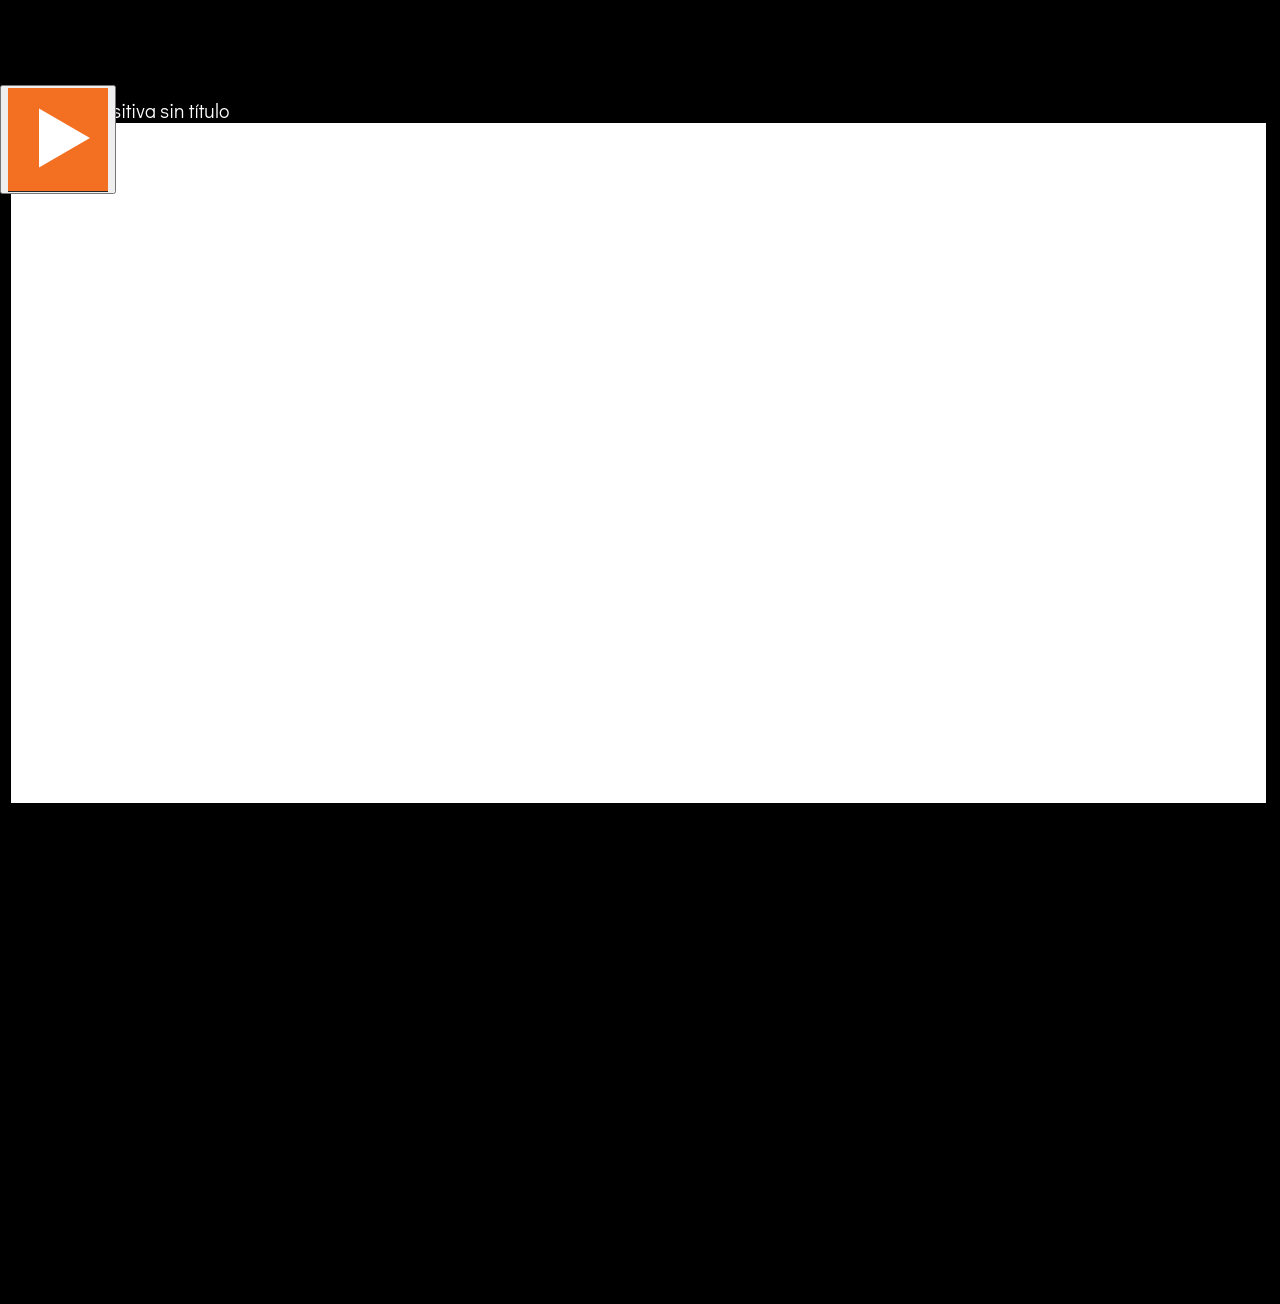
==== actividades/A/story.html @ f06f6305 "new dist" ====
﻿<!doctype html>
<html lang="es">
<head>
  <meta charset="utf-8">
  <!-- Creado con Storyline 360 - http://www.articulate.com  -->
  <!-- version: 3.68.28887.0 -->
  <title>Actividad did&#225;ctica</title>
  <meta http-equiv="x-ua-compatible" content="IE=edge"/>
  <meta name="viewport" content="width=device-width,initial-scale=1,user-scalable=no,shrink-to-fit=no,minimal-ui"/>
  <meta name="apple-mobile-web-app-capable" content="yes"/>
  <style>
    html, body { height: 100%; padding: 0; margin: 0 }
    #app { height: 100%; width: 100%; }
  </style>

  <script>
    window.DS = {};
    window.globals = {
      DATA_PATH_BASE: '',
      HAS_FRAME: true,
      HAS_SLIDE: true,

      lmsPresent: false,
      tinCanPresent: false,
      cmi5Present: false,
      aoSupport: false,
      scale: 'show all',
      captureRc: false,
      browserSize: 'optimal',
      bgColor: '#000000',
      features: 'AccessibleVideo,FullScreenToggle,InsertSvgPicture,LayerPresentAsDialog,MultipleQuizTracking,QuestionCorrectVariable,UpdatedThemeEditor',
      themeName: 'classic',
      preloaderColor: '#FFFFFF',
      suppressAnalytics: false,
      productChannel: 'stable',
      publishSource: 'storyline',
      aid: 'aid|5304b41d-7af7-4125-b8d1-83eb222823e2',
      cid: '04bfd34e-cd07-4569-9f02-371561cab23e',
      playerVersion: '3.68.28887.0',
      publishTimestamp: '2022-10-25T10:33:00.3082175Z',
      maxIosVideoElements: 10,
      connectionSettings: { },

      
      parseParams: function(qs) {
        if (window.globals.parsedParams != null) {
          return window.globals.parsedParams;
        }
        qs = (qs || window.location.search.substr(1)).split('+').join(' ');
        var params = {},
            tokens,
            re = /[?&]?([^=]+)=([^&]*)/g;

        while (tokens = re.exec(qs)) {
          params[decodeURIComponent(tokens[1]).trim()] =
            decodeURIComponent(tokens[2]).trim();
        }
        window.globals.parsedParams = params;
        return params;
      }

    };
  </script>
  <script>
    var isIe11 = ('ActiveXObject' in window || window.MSBlobBuilder != null)
      && window.msCrypto != null && !window.ActiveXObject;
    if (isIe11) {
      window.globals.unsupportedBrowser = true;
      document.write(atob('[base64]'));
    }
  </script>
  
  <script>window.THREE = { };</script>
  
</head>
<body style="background: #000000" class="cs-HTML theme-classic">
  <!-- 360 -->
  <script>!function(e){var i=/iPhone/i,o=/iPod/i,n=/iPad/i,t=/(?=.*\bAndroid\b)(?=.*\bMobile\b)/i,d=/Android/i,s=/(?=.*\bAndroid\b)(?=.*\bSD4930UR\b)/i,b=/(?=.*\bAndroid\b)(?=.*\b(?:KFOT|KFTT|KFJWI|KFJWA|KFSOWI|KFTHWI|KFTHWA|KFAPWI|KFAPWA|KFARWI|KFASWI|KFSAWI|KFSAWA)\b)/i,r=/IEMobile/i,h=/(?=.*\bWindows\b)(?=.*\bARM\b)/i,a=/BlackBerry/i,l=/BB10/i,p=/Opera Mini/i,f=/(CriOS|Chrome)(?=.*\bMobile\b)/i,u=/(?=.*\bFirefox\b)(?=.*\bMobile\b)/i,c=new RegExp("(?:Nexus 7|BNTV250|Kindle Fire|Silk|GT-P1000)","i"),w=function(e,i){return e.test(i)},A=function(e){var A=e||navigator.userAgent,v=A.split("[FBAN");if(void 0!==v[1]&&(A=v[0]),this.apple={phone:w(i,A),ipod:w(o,A),tablet:!w(i,A)&&w(n,A),device:w(i,A)||w(o,A)||w(n,A)},this.amazon={phone:w(s,A),tablet:!w(s,A)&&w(b,A),device:w(s,A)||w(b,A)},this.android={phone:w(s,A)||w(t,A),tablet:!w(s,A)&&!w(t,A)&&(w(b,A)||w(d,A)),device:w(s,A)||w(b,A)||w(t,A)||w(d,A)},this.windows={phone:w(r,A),tablet:w(h,A),device:w(r,A)||w(h,A)},this.other={blackberry:w(a,A),blackberry10:w(l,A),opera:w(p,A),firefox:w(u,A),chrome:w(f,A),device:w(a,A)||w(l,A)||w(p,A)||w(u,A)||w(f,A)},this.seven_inch=w(c,A),this.any=this.apple.device||this.android.device||this.windows.device||this.other.device||this.seven_inch,this.phone=this.apple.phone||this.android.phone||this.windows.phone,this.tablet=this.apple.tablet||this.android.tablet||this.windows.tablet,"undefined"==typeof window)return this},v=function(){var e=new A;return e.Class=A,e};"undefined"!=typeof module&&module.exports&&"undefined"==typeof window?module.exports=A:"undefined"!=typeof module&&module.exports&&"undefined"!=typeof window?module.exports=v():"function"==typeof define&&define.amd?define("isMobile",[],e.isMobile=v()):e.isMobile=v()}(this);
    window.isMobile.apple.tablet = window.isMobile.apple.tablet ||
      (navigator.platform === 'MacIntel' && navigator.maxTouchPoints > 1);
    window.isMobile.apple.device = window.isMobile.apple.device || window.isMobile.apple.tablet;
    window.isMobile.tablet = window.isMobile.tablet || window.isMobile.apple.tablet;
    window.isMobile.any = window.isMobile.any || window.isMobile.apple.tablet;
  </script>

  <div id="focus-sink" tabindex="-1"></div>

  <div id="preso"></div>
  <script>
    (function() {

      var classTypes = [ 'desktop', 'mobile', 'phone', 'tablet' ];

      var addDeviceClasses = function(prefix, testObj) {
        var curr, i;
        for (i = 0; i < classTypes.length; i++) {
          curr = classTypes[i];
          if (testObj[curr]) {
            document.body.classList.add(prefix + curr);
          }
        }
      };

      var params = window.globals.parseParams(),
          isDevicePreview = params.devicepreview === '1',
          isPhoneOverride = params.deviceType === 'phone' || (isDevicePreview && params.phone == '1'),
          isTabletOverride = (params.deviceType === 'tablet' || isDevicePreview) && !isPhoneOverride,
          isMobileOverride = isPhoneOverride || isTabletOverride;

      var deviceView = {
        desktop: !window.isMobile.any && !isMobileOverride,
        mobile: window.isMobile.any || isMobileOverride,
        phone: isPhoneOverride || (window.isMobile.phone && !isTabletOverride),
        tablet: isTabletOverride || window.isMobile.tablet
      };

      window.globals.deviceView = deviceView;
      window.isMobile.desktop = !window.isMobile.any;
      window.isMobile.mobile = window.isMobile.any;

      addDeviceClasses('view-', deviceView);

    })();
  </script>
  
  <script src='story_content/user.js' type=text/javascript></script>
  <div class="slide-loader"></div>

  <script>
    if (window.globals.deviceView.isMobile) { var doc = document, loader = doc.body.querySelector('.slide-loader'); [ 1, 2, 3 ].forEach(function(n) { var d = doc.createElement('div'); d.style.backgroundColor = window.globals.preloaderColor; d.classList.add('mobile-loader-dot'); d.classList.add('dot' + n); loader.appendChild(d); }); }
  </script>

  <div class="mobile-load-title-overlay" style="display: none">
    <div class="mobile-load-title">Actividad did&#225;ctica</div>
  </div>

  <div class="mobile-chrome-warning"></div>

  
<style>
  .warn-connection-dialog {
    display: none;
    background: transparent;
    pointer-events: none;
    position: fixed;
    left: 0;
    top: 0;
    width: 100%;
    height: 100%;
    z-index: 999;
  }

  .warn-connection-content {
    border-radius: 4px;
    background: white;
    border: 1px solid #E7E7E7;
    color: #333333;
    box-shadow: 0 2px 4px rgba(0, 0, 0, 0.25);
    transition: all 150ms ease-out;
    position: absolute;
    white-space: nowrap;
  }

  .view-phone.is-landscape .warn-connection-content {
    left: 23px;
    bottom: 23px;
  }

  .view-tablet.is-landscape .warn-connection-content {
    left: 50%;
    top: 20px;
    transform: translateX(-50%);
  }

  .is-portrait .warn-connection-content {
    transform: translate(-50%, calc(-100% - 15px));
  }

  .warn-connection-content p {
    display: inline-block;
    margin: 0 8px 0 0;
    line-height: 33px;
    font-size: 11px;
  }

  .warn-connection-content svg {
    position: relative;
    vertical-align: middle;
    margin: 0 2px 2px 8px;
  }

  .view-desktop .warn-connection-content {
    left: 1.5em;
    bottom: 1.5em;
  }

  .view-desktop .warn-connection-content p {
    font-size: 1.1em;
  }

  .is-offline .warn-connection-dialog {
    display: block;
  }

  .is-offline .cs-panel * {
    pointer-events: none !important;
  }

  .is-offline .cs-panel {
    pointer-events: all !important;
  }

  .is-offline #nav-controls * {
    pointer-events: none !important;
  }

  .is-offline #nav-controls {
    pointer-events: all !important;
  }
</style>

<div class="warn-connection-dialog">
  <div class="warn-connection-content">
    <svg width="17" height="15" viewBox="0 0 17 15" xmlns="http://www.w3.org/2000/svg">
      <path fill="#8F0000" stroke="white" d="M16.07,12.98 L15.88,12.23 L9.51,1.21 C8.97,0.26,7.6,0.26,7.06,1.21 L0.69,12.23 C0.15,13.16,0.81,14.36,1.91,14.36 H14.65 C15.47,14.36,16.05,13.7,16.07,12.98 Z"/>
      <path fill="white" stroke="white" d="M8.58,5.5 C8.35,5.28,8.5,5.35,8.21,5.32 C8.09,5.35,7.97,5.49,7.96,5.67 C7.97,5.79,7.98,5.92,7.98,6.04 L7.98,6.04 C7.99,6.17,8,6.31,8.01,6.43 L8.01,6.44 C8.03,6.92,8.06,7.41,8.09,7.9 L8.09,7.9 C8.12,8.39,8.14,8.88,8.17,9.37 C8.17,9.39,8.18,9.42,8.2,9.44 C8.23,9.46,8.25,9.47,8.28,9.47 C8.31,9.47,8.34,9.46,8.35,9.44 C8.37,9.43,8.38,9.4,8.39,9.35 L8.39,9.34 C8.39,9.24,8.4,9.15,8.4,9.05 L8.4,9.05 C8.41,8.96,8.41,8.86,8.42,8.75 C8.43,8.44,8.45,8.12,8.47,7.81 L8.47,7.81 C8.49,7.49,8.51,7.18,8.53,6.87 C8.55,6.46,8.56,6.05,8.59,5.64 L8.6,5.62 C8.6,5.57,8.59,5.53,8.58,5.5 L8.21,5.32 Z"/>
      <circle fill="white" stroke="white" cx="8.3" cy="11.35" r="0.3"/>
    </svg>
    <p>You are offline. Trying to reconnect...</p>
  </div>
</div>

<script>
  (function() {
    window.DS.connection = {
      warningShown: false,
      assets: {},
      loadingAssetGroup: false,
      retryDelay: 500
    };

    // @TODO this is POC code and can be cleaned up a bit more if we move forward
    // with the feature



    // The `window.globals.features` variable must be set in `webpack.dev.config` when testing locally - it is not enough
    // to have it in the data - but it must be set there as well.
    var useConnectionMessages = window.AbortController != null &&
      window.location.protocol != 'file:' &&
      window.globals.features.indexOf('ConnectionMessages') != -1;

    window.DS.connection.useConnectionMessages = useConnectionMessages

    var assetCount = 0;
    var checkLoadedId;
    var connectionSettings = window.globals.connectionSettings;

    if (useConnectionMessages && connectionSettings != null) {
      var contentEl = document.querySelector('.warn-connection-content');
      var messageEl = contentEl.querySelector('p')

      if (connectionSettings.useDarkTheme) {
        contentEl.style.borderColor = '#BABBBA';
        contentEl.style.backgroundColor = '#282828';
        contentEl.style.color = '#FFFFFF';
      }

      if (connectionSettings.message != null) {
        messageEl.textContent = window.decodeURIComponent(connectionSettings.message);
      }
    }

    function checkAssetsReady() {
      for (var i in DS.connection.assets) {
        if (!DS.connection.assets[i].success) {
          return false;
        }
      }
      return true;
    }

    function stopAssetGroup() {
      if (!useConnectionMessages) { return; }

      assetCount = 0;

      DS.connection.oldAssetGroup = DS.connection.assets;
      DS.connection.assets = {};
      DS.connection.loadingAssetGroup = false;
      clearInterval(checkLoadedId);
    }

    function startAssetGroup() {
      if (!useConnectionMessages) { return; }
      var ticks = 0;
      clearInterval(checkLoadedId);
      checkLoadedId = setInterval(function() {
        var loaded = 0;
        if (assetCount === 0 && loaded === 0) {
          clearInterval(checkLoadedId);
          return;
        }

        for (var i in DS.connection.assets) {
          if (DS.connection.assets[i].success) {
            loaded++;
          }
        }

        if (assetCount === loaded && checkAssetsReady()) {
          for (var i in DS.connection.assets) {
            if (DS.connection.assets[i].action) {
              DS.connection.assets[i].action();
            }
          }
          hideWarning();
          stopAssetGroup();
        }
      }, 100)
    }

    function requiredAsset(url, action, retry, type) {
      if (!useConnectionMessages) { return; }
      if (DS.connection.assets[url]) { return; }

      DS.connection.assets[url] = {
        success: false, action: action, retry: retry, type: type
      };
      assetCount = Object.keys(DS.connection.assets).length;
      if (!DS.connection.loadingAssetGroup) {
        startAssetGroup();
      }
      DS.connection.loadingAssetGroup = true;
    }

    function assetLoaded(url) {
      if (!useConnectionMessages) { return; }
      if (DS.connection.assets[url]) {
        DS.connection.assets[url].success = true;
      }
    }

    function assetFailed(url) {
      if (!useConnectionMessages) { return; }
      if (!DS.connection.assets[url]) {
        if (/\.js$/.test(url)) {
          setTimeout(function() {
            if (DS.connection.lastSlideLoaded != null) {
              DS.connection.lastSlideLoaded();
            }
          }, DS.connection.retryDelay);
        }
        return;
      }
      if (!DS.connection.warningShown) { showWarning(); }
      if (DS.connection.assets[url].retry) {
        setTimeout(function() {
          if (!DS.connection.assets[url].success) {
            DS.connection.assets[url].retry()
          }
        }, DS.connection.retryDelay);
      }
    }

    function hideWarning() {
      document.body.classList.remove('is-offline');
      DS.connection.warningShown = false;
    }
    DS.connection.hideWarning = hideWarning

    function showWarning(btn) {
      document.body.classList.add('is-offline')
      DS.connection.warningShown = true;
      updateWarningPosition();
    }

    function updateWarningPosition() {
      if (!DS.connection.warningShown) {
        return;
      }

      var isPortrait = document.body.classList.contains('is-portrait');
      var warningEl = document.querySelector('.warn-connection-content');

      if (isPortrait) {
        var slide = document.querySelector('.primary-slide');
        var slideRect = slide.getBoundingClientRect();

        warningEl.style.top = `${slideRect.top}px`
        warningEl.style.left = `${slideRect.left + slideRect.width / 2}px`
      } else {
        warningEl.style.top = null;
        warningEl.style.left = null;
      }

      window.requestAnimationFrame(updateWarningPosition);
    }

    // these will all be noops if the feature flag isn't set in
    // the data and `window.globals.features`
    DS.connection.requiredAsset = requiredAsset;
    DS.connection.assetLoaded = assetLoaded;
    DS.connection.assetFailed = assetFailed;
    DS.connection.stopAssetGroup = stopAssetGroup;
    DS.connection.startAssetGroup = startAssetGroup;
  })();
</script>


  <script>
    
    if (window.autoSpider && window.vInterfaceObject) {
      document.querySelector('.mobile-load-title-overlay').style.display = 'none';
    }
  </script>

  

  <link rel="stylesheet" href="html5/data/css/output.min.css" data-noprefix/>
</body>
<script src="html5/lib/scripts/bootstrapper.min.js"></script>
</html>
---- actividades/A/html5/data/css/output.min.css ----
@font-face {
  font-family: 'Didact GothicBold CBoldC6243C9B';
  src: url('[data-uri]');
  font-style: normal;
  font-weight: normal;
}
@font-face {
  font-family: 'Didact Gothic Charset1_711A9E3A';
  src: url('[data-uri]');
  font-style: normal;
  font-weight: normal;
}
@font-face {
  font-family: 'RobotoBold Charset1BoldCA352264';
  src: url('[data-uri]');
  font-style: normal;
  font-weight: normal;
}
@font-face {
  font-family: 'Roboto Charset1_ 5gKCFJ0A36678C';
  src: url('[data-uri]');
  font-style: normal;
  font-weight: normal;
}
@font-face {
  font-family: 'Didact Gothic Charset0_9B944016';
  src: url('[data-uri]');
  font-style: normal;
  font-weight: normal;
}
@font-face {
  font-family: 'Didact GothicBold CBoldC69CEF59';
  src: url('[data-uri]');
  font-style: normal;
  font-weight: normal;
}
@font-face {
  font-family: 'Roboto Charset0_v5lJSRq46A5EDB0';
  src: url('[data-uri]');
  font-style: normal;
  font-weight: normal;
}
@font-face {
  font-family: 'RobotoBold Charset0BoldDCB83F8C';
  src: url('[data-uri]');
  font-style: normal;
  font-weight: normal;
}
.cs-HTML {
  background: rgba(0, 0, 0, 1);
}
.cs-npnxnanbnsnfns00000000001 .cs-infopanel  {
  box-shadow: 0 1px 0 rgba(0, 0, 0, 1);
  background: rgba(255, 255, 255, 1);
}
.cs-npnxnanbnsnfns00000000001 .cs-infopanel .cs-link {
  color: rgba(124, 34, 128, 1);
}
.cs-npnxnanbnsnfns00000000001 .cs-infopanel .cs-link:hover {
  color: rgba(0, 0, 238, 1);
}
.cs-npnxnanbnsnfns00000000001 .cs-infopanel .cs-name {
  color: rgba(68, 68, 68, 1);
}
.cs-npnxnanbnsnfns00000000001 .cs-infopanel .cs-title {
  color: rgba(153, 153, 153, 1);
}
.cs-npnxnanbnsnfns00000000001 .cs-infopanelpopup  {
  box-shadow: 0 1px 0 rgba(0, 0, 0, 1);
  background: linear-gradient(180deg, rgba(29, 29, 29, 1) 0%, rgba(11, 11, 11, 1) 100%);
}
.cs-npnxnanbnsnfns00000000001 .cs-infopanelpopup .cs-link {
  color: rgba(255, 255, 255, 1);
}
.cs-npnxnanbnsnfns00000000001 .cs-infopanelpopup .cs-link:hover {
  color: rgba(117, 117, 117, 1);
}
.cs-npnxnanbnsnfns00000000001 .cs-infopanelpopup .cs-name {
  color: rgba(114, 114, 114, 1);
}
.cs-npnxnanbnsnfns00000000001 .cs-infopanelpopup .cs-bio {
  color: rgba(255, 255, 255, 1);
}
.cs-npnxnanbnsnfns00000000001 .cs-timer  {
  color: rgba(255, 255, 255, 1);
}
.cs-npnxnanbnsnfns00000000001 .cs-duration stop:first-child {
  stop-color: rgba(0, 215, 255, 1);
}
.cs-npnxnanbnsnfns00000000001 .cs-duration stop:last-child {
  stop-color: rgba(0, 171, 255, 1);
}
.cs-npnxnanbnsnfns00000000001 .cs-elapsed stop:first-child {
  stop-color: rgba(254, 227, 71, 1);
}
.cs-npnxnanbnsnfns00000000001 .cs-elapsed stop:last-child {
  stop-color: rgba(252, 204, 42, 1);
}
.cs-npnxnanbnsnfns00000000001 .cs-timer .cs-pie .cs-innerstroke {
  stroke: rgba(255, 255, 255, 1);
}
.cs-npnxnanbnsnfns00000000001 .cs-timer .cs-pie .cs-innerborder {
  stroke: rgba(204, 204, 204, 1);
}
.cs-npnxnanbnsnfns00000000001 .cs-window  {
  box-shadow: 0 8px 5px rgba(0, 0, 0, 0.2);
  border-color: rgba(29, 29, 29, 1);
  background: rgba(42, 42, 42, 1);
  color: rgba(255, 255, 255, 1);
}
.cs-npnxnanbnsnfns00000000001 .cs-window .cs-diva {
  border-color: rgba(49, 49, 49, 1);
}
.cs-npnxnanbnsnfns00000000001 .cs-window .cs-divb {
  border-color: rgba(14, 14, 14, 1);
}
.cs-npnxnanbnsnfns00000000001 .cs-editor .cs-editor-slide {
  color: rgba(255, 255, 255, 1);
}
.cs-npnxnanbnsnfns00000000001 .cs-editor .cs-editor-html {
  color: rgba(255, 255, 255, 1);
}
.cs-npnxnanbnsnfns00000000001 .cs-editor .cs-editor-button {
  text-shadow: 0 1px 0 rgba(0, 0, 0, 1);
  color: rgba(255, 255, 255, 1);
  border-color: rgba(3, 3, 3, 1);
  background: linear-gradient(180deg, rgba(51, 51, 51, 1) 0%, rgba(20, 20, 20, 1) 100%);
}
.cs-npnxnanbnsnfns00000000001 .cs-editor .cs-editor-button:hover {
  background: linear-gradient(180deg, rgba(58, 58, 58, 1) 0%, rgba(12, 12, 12, 1) 100%);
}
.cs-npnxnanbnsnfns00000000001 .cs-editor .cs-editor-button:active {
  background: linear-gradient(180deg, rgba(20, 20, 20, 1) 0%, rgba(50, 50, 50, 1) 100%);
}
.cs-npnxnanbnsnfns00000000001 .cs-listitem  {
  color: rgba(255, 255, 255, 1);
  border-color: rgba(52, 52, 52, 1);
}
.cs-npnxnanbnsnfns00000000001 .cs-listitem.cs-viewed {
  color: rgba(135, 135, 135, 1);
}
.cs-npnxnanbnsnfns00000000001 .cs-listitem.cs-selected {
  color: rgba(255, 255, 255, 1);
  background: rgba(63, 63, 63, 1);
}
.cs-npnxnanbnsnfns00000000001 .cs-listitem.cs-selected:hover {
  background: rgba(63, 63, 63, 1);
}
.cs-npnxnanbnsnfns00000000001 .cs-listitem.cs-selected.hover {
  background: rgba(63, 63, 63, 1);
}
.cs-npnxnanbnsnfns00000000001 .cs-listitem.cs-selected:focus {
  background: rgba(63, 63, 63, 1);
}
.cs-npnxnanbnsnfns00000000001 .cs-listitem .cs-icon-carrot {
  fill: rgba(255, 255, 255, 1);
}
.cs-npnxnanbnsnfns00000000001 .cs-listitem .cs-icon-carrot .cs-shadow {
  fill: rgba(0, 0, 0, 1);
}
.cs-npnxnanbnsnfns00000000001 .cs-listitem:hover {
  background: rgba(49, 49, 49, 1);
}
.cs-npnxnanbnsnfns00000000001 .cs-listitem.hover {
  background: rgba(49, 49, 49, 1);
}
.cs-npnxnanbnsnfns00000000001 .cs-listitem:focus {
  background: rgba(49, 49, 49, 1);
}
.cs-npnxnanbnsnfns00000000001 .cs-glossary  {
  color: rgba(255, 255, 255, 1);
}
.cs-npnxnanbnsnfns00000000001 .cs-glossary .cs-scrolling-panel {
  background: rgba(51, 51, 51, 1);
}
.cs-npnxnanbnsnfns00000000001 .cs-glossary .cs-term.cs-selected .cs-choice-list-trigger {
  color: rgba(255, 255, 255, 1);
  background: rgba(63, 63, 63, 1);
}
.cs-npnxnanbnsnfns00000000001 .cs-glossary .cs-term.cs-selected .cs-choice-list-trigger:focus {
  color: rgba(255, 255, 255, 1);
  background: rgba(63, 63, 63, 1);
}
.cs-npnxnanbnsnfns00000000001 .cs-glossary .cs-term:hover .cs-choice-list-trigger {
  background: rgba(28, 28, 28, 1);
}
.cs-npnxnanbnsnfns00000000001 .cs-glossary .cs-term.hover .cs-choice-list-trigger {
  background: rgba(28, 28, 28, 1);
}
.cs-npnxnanbnsnfns00000000001 .cs-glossary .cs-term .cs-choice-list-trigger:focus {
  background: rgba(28, 28, 28, 1);
}
.cs-npnxnanbnsnfns00000000001 .cs-glossary .cs-diva {
  border-color: rgba(61, 61, 61, 1);
}
.cs-npnxnanbnsnfns00000000001 .cs-glossary .cs-divb {
  border-color: rgba(32, 32, 32, 1);
}
.cs-npnxnanbnsnfns00000000001 .cs-glossary .cs-divc {
  border-color: rgba(61, 61, 61, 1);
}
.cs-npnxnanbnsnfns00000000001 .cs-glossary .cs-heading {
  color: rgba(255, 255, 255, 1);
}
.cs-npnxnanbnsnfns00000000001 .cs-resource .cs-separator {
  border-color: rgba(44, 44, 44, 1);
}
.cs-npnxnanbnsnfns00000000001 .cs-outline  {
  color: rgba(255, 255, 255, 1);
}
.cs-npnxnanbnsnfns00000000001 .cs-outline .cs-diva {
  border-color: rgba(28, 28, 28, 1);
}
.cs-npnxnanbnsnfns00000000001 .cs-outline .cs-divb {
  border-color: rgba(54, 54, 54, 1);
}
.cs-npnxnanbnsnfns00000000001 .cs-outline .cs-divc {
  border-color: rgba(52, 52, 52, 1);
}
.cs-npnxnanbnsnfns00000000001 .cs-outline .cs-search-filter:hover {
  color: rgba(117, 117, 117, 1);
}
.cs-npnxnanbnsnfns00000000001 .cs-outline .cs-search-filter.hover {
  color: rgba(117, 117, 117, 1);
}
.cs-npnxnanbnsnfns00000000001 .cs-transcript  {
  color: rgba(255, 255, 255, 1);
}
.cs-npnxnanbnsnfns00000000001 .cs-transcript .cs-div {
  border-color: rgba(44, 44, 44, 1);
}
.cs-npnxnanbnsnfns00000000001 .cs-tabs:not(.topmenu-item) {
  color: rgba(114, 114, 114, 1);
}
.cs-npnxnanbnsnfns00000000001 .cs-tabs .cs-inner-button:not(.topmenu-item) {
  text-shadow: 0 1px 0 rgba(0, 0, 0, 1);
}
.cs-npnxnanbnsnfns00000000001 .cs-tabs:hover:not(.topmenu-item) {
  color: rgba(82, 84, 84, 1);
}
.cs-npnxnanbnsnfns00000000001 .cs-tabs.cs-selected {
  background: rgba(36, 36, 36, 1);
  color: rgba(255, 255, 255, 1);
}
.cs-npnxnanbnsnfns00000000001 .cs-seekcontrol  {
  background: linear-gradient(180deg, rgba(51, 51, 51, 1) 0%, rgba(20, 20, 20, 1) 100%);
  border-color: rgba(3, 3, 3, 1);
}
.cs-npnxnanbnsnfns00000000001 .cs-seekcontrol .cs-button:hover .cs-icon {
  fill: rgba(255, 255, 255, 1);
}
.cs-npnxnanbnsnfns00000000001 .cs-seekcontrol .cs-button.hover .cs-icon {
  fill: rgba(255, 255, 255, 1);
}
.cs-npnxnanbnsnfns00000000001 .cs-seekcontrol .cs-button .cs-icon-shadow {
  fill: rgba(0, 0, 0, 1);
}
.cs-npnxnanbnsnfns00000000001 .cs-seekcontrol .cs-button .cs-icon {
  fill: rgba(255, 255, 255, 1);
}
.cs-npnxnanbnsnfns00000000001 .cs-seekcontrol .cs-seek .cs-fill {
  background: rgba(255, 255, 255, 1);
}
.cs-npnxnanbnsnfns00000000001 .cs-seekcontrol .cs-seek {
  background: rgba(34, 34, 34, 1);
  border-color: rgba(26, 26, 26, 1);
}
.cs-npnxnanbnsnfns00000000001 .cs-searchinput .cs-input {
  color: rgba(45, 45, 45, 1);
  border-color: rgba(32, 32, 32, 1);
  background: rgba(255, 255, 255, 1);
}
.cs-npnxnanbnsnfns00000000001 .cs-searchinput .cs-input:focus {
  color: rgba(45, 45, 45, 1);
  background: rgba(255, 255, 255, 1);
}
.cs-npnxnanbnsnfns00000000001 .cs-searchinput .cs-input:hover {
  box-shadow: inset 0 0 1px 0 rgba(235, 148, 113, 0);
}
.cs-npnxnanbnsnfns00000000001 .cs-searchinput .cs-input.hover {
  box-shadow: inset 0 0 1px 0 rgba(235, 148, 113, 0);
}
.cs-npnxnanbnsnfns00000000001 .cs-searchinput .cs-button .cs-icon {
  fill: rgba(255, 255, 255, 1);
}
.cs-npnxnanbnsnfns00000000001 .cs-searchinput .cs-button:hover {
  fill: linear-gradient(180deg, rgba(58, 58, 58, 1) 0%, rgba(12, 12, 12, 1) 100%);
}
.cs-npnxnanbnsnfns00000000001 .cs-searchinput .cs-button.hover {
  fill: linear-gradient(180deg, rgba(58, 58, 58, 1) 0%, rgba(12, 12, 12, 1) 100%);
}
.cs-npnxnanbnsnfns00000000001 .cs-menu  {
  box-shadow: 0 1px 0 rgba(14, 14, 14, 1);
  background: rgba(36, 36, 36, 1);
}
.cs-npnxnanbnsnfns00000000001 .cs-topmenu-item.active .cs-tab {
  background: rgba(36, 36, 36, 1);
}
.cs-npnxnanbnsnfns00000000001 .cs-logo  {
  box-shadow: 0 1px 0 rgba(0, 0, 0, 1);
  background: rgba(255, 255, 255, 1);
}
.cs-npnxnanbnsnfns00000000001 .cs-checkbox  {
  color: rgba(255, 255, 255, 1);
}
.cs-npnxnanbnsnfns00000000001 .cs-checkbox:hover {
  border-color: rgba(156, 156, 156, 1);
}
.cs-npnxnanbnsnfns00000000001 .cs-checkbox.hover {
  border-color: rgba(156, 156, 156, 1);
}
.cs-npnxnanbnsnfns00000000001 .cs-checkbox .cs-box {
  color: rgba(255, 255, 255, 1);
  border-color: rgba(22, 22, 22, 1);
}
.cs-npnxnanbnsnfns00000000001 .cs-checkbox .cs-box:checked::after {
  color: rgba(43, 196, 0, 1);
}
.cs-npnxnanbnsnfns00000000001 .cs-checkbox .cs-box.checked.after {
  color: rgba(43, 196, 0, 1);
}
.cs-npnxnanbnsnfns00000000001 .cs-button  {
  text-shadow: 0 1px 0 rgba(0, 0, 0, 0);
  color: rgba(255, 255, 255, 1);
  border-color: rgba(3, 3, 3, 1);
  background: linear-gradient(180deg, rgba(243, 111, 33, 1) 0%, rgba(243, 111, 33, 1) 100%);
  box-shadow: 0 1px 0 rgba(37, 37, 37, 1);
}
.cs-npnxnanbnsnfns00000000001 .cs-button .cs-icon {
  fill: rgba(255, 255, 255, 1);
}
.cs-npnxnanbnsnfns00000000001 .cs-button .cs-icon-shadow {
  fill: rgba(0, 0, 0, 0);
}
.cs-npnxnanbnsnfns00000000001 .cs-button:hover {
  background: linear-gradient(180deg, rgba(253, 188, 46, 1) 0%, rgba(255, 192, 0, 1) 100%);
}
.cs-npnxnanbnsnfns00000000001 .cs-button.hover {
  background: linear-gradient(180deg, rgba(253, 188, 46, 1) 0%, rgba(255, 192, 0, 1) 100%);
}
.cs-npnxnanbnsnfns00000000001 .cs-button:active {
  background: linear-gradient(180deg, rgba(20, 20, 20, 1) 0%, rgba(50, 50, 50, 1) 100%);
}
.cs-npnxnanbnsnfns00000000001 .cs-button.cs-disabled:hover {
  background: linear-gradient(180deg, rgba(243, 111, 33, 1) 0%, rgba(243, 111, 33, 1) 100%);
}
.cs-npnxnanbnsnfns00000000001 .cs-button.cs-disabled.hover {
  background: linear-gradient(180deg, rgba(243, 111, 33, 1) 0%, rgba(243, 111, 33, 1) 100%);
}
.cs-npnxnanbnsnfns00000000001 .cs-button.cs-disabled:active {
  background: linear-gradient(180deg, rgba(243, 111, 33, 1) 0%, rgba(243, 111, 33, 1) 100%);
}
.cs-npnxnanbnsnfns00000000001 .cs-button.cs-volume:hover {
  background: linear-gradient(180deg, rgba(243, 111, 33, 1) 0%, rgba(243, 111, 33, 1) 100%);
}
.cs-npnxnanbnsnfns00000000001 .cs-button.cs-volume.hover {
  background: linear-gradient(180deg, rgba(243, 111, 33, 1) 0%, rgba(243, 111, 33, 1) 100%);
}
.cs-npnxnanbnsnfns00000000001 .cs-button.cs-volume:active {
  background: linear-gradient(180deg, rgba(243, 111, 33, 1) 0%, rgba(243, 111, 33, 1) 100%);
}
.cs-npnxnanbnsnfns00000000001.cs-base  {
  color: rgba(255, 255, 255, 1);
  border-color: rgba(0, 0, 0, 1);
  background: linear-gradient(180deg, rgba(0, 0, 0, 1) 0%, rgba(0, 0, 0, 1) 100%);
}
.cs-npnxnanbnsnfns00000000001.cs-base .cs-separator .cs-diva {
  background: rgba(14, 14, 14, 1);
}
.cs-npnxnanbnsnfns00000000001.cs-base .cs-separator .cs-divb {
  background: rgba(49, 49, 49, 1);
}
.cs-npnxnanbnsnfns00000000001.cs-base .cs-topmenu-item.active .cs-tab {
  border-color: rgba(14, 14, 14, 1);
}
.cs-npnxnanbnsnfns00000000001.cs-base .cs-topmenu-item.active .cs-panel {
  border-color: rgba(14, 14, 14, 1);
}
.cs-npnxnanbnsnfns00000000001.cs-base .cs-left {
  background: linear-gradient(180deg, rgba(27, 27, 27, 1) 0%, rgba(10, 10, 10, 1) 100%);
}
.cs-npnxnanbnsnfns00000000001.cs-base .cs-area-primary .cs-slide-container {
  background: linear-gradient(180deg, rgba(29, 29, 29, 1) 0%, rgba(11, 11, 11, 1) 100%);
}
.cs-npnxnanbnsnfns00000000001 .cs-volume::-moz-range-thumb {
  border-color: rgba(28, 28, 28, 1);
  box-shadow: inset 0 0 1px 0 rgba(90, 90, 90, 1);
  background: rgba(76, 76, 76, 1);
}
.cs-npnxnanbnsnfns00000000001 .cs-volume::-ms-thumb {
  border-color: rgba(28, 28, 28, 1);
  box-shadow: inset 0 0 1px 0 rgba(90, 90, 90, 1);
  background: rgba(76, 76, 76, 1);
}
.cs-npnxnanbnsnfns00000000001 .cs-volume::-webkit-slider-thumb {
  border-color: rgba(28, 28, 28, 1);
  box-shadow: inset 0 0 1px 0 rgba(90, 90, 90, 1);
  background: rgba(76, 76, 76, 1);
}
.cs-npnxnanbnsnfns00000000001 .cs-volume::-moz-range-track {
  border-color: rgba(73, 73, 73, 1);
  background: rgba(49, 49, 49, 1);
}
.cs-npnxnanbnsnfns00000000001 .cs-volume::-ms-track {
  border-color: rgba(73, 73, 73, 1);
  background: rgba(49, 49, 49, 1);
}
.cs-npnxnanbnsnfns00000000001 .cs-volume::-webkit-slider-runnable-track {
  border-color: rgba(73, 73, 73, 1);
  background: rgba(49, 49, 49, 1);
}
body.show-focus .tab-focus-box {
  border-color: rgba(255, 255, 0, 1);
}
.skipnav {
  border-color: rgba(255, 255, 0, 1);
}
.fn-npnxnanbsnfns00000000001 {
  font-family: 'Didact Gothic654D575A';
  -webkit-font-variant-ligatures: no-common-ligatures;
  font-variant-ligatures: no-common-ligatures;
}
.fn-pxabnsnfns00000000001 {
  font-family: 'Didact Gothic654D575A';
  -webkit-font-variant-ligatures: no-common-ligatures;
  font-variant-ligatures: no-common-ligatures;
}
.fn-npxnabnsnfns00000000001 {
  font-family: 'Didact Gothic654D575A';
  -webkit-font-variant-ligatures: no-common-ligatures;
  font-variant-ligatures: no-common-ligatures;
}
.fn-npnxnanbnsnfns00000000001 {
  font-family: 'Didact Gothic654D575A';
  -webkit-font-variant-ligatures: no-common-ligatures;
  font-variant-ligatures: no-common-ligatures;
}
.fn-pxabnsnfns00000000000 {
  font-family: 'Didact Gothic654D575A';
  -webkit-font-variant-ligatures: no-common-ligatures;
  font-variant-ligatures: no-common-ligatures;
}
@font-face {
  font-family: 'Didact Gothic654D575A';
  src: url('[data-uri]');
  font-style: normal;
  font-weight: normal;
}
@font-face {
  font-family: 'Didact Gothic654D575A';
  src: url('[data-uri]');
  font-style: normal;
  font-weight: normal;
}
.cs-InvalidPromptSlide .cs-5xU5RBleVLi-InvalidPromptSlide-btn0 {
  color: rgba(255, 255, 255, 1);
  border-color: rgba(3, 3, 3, 1);
  background: linear-gradient(180deg, rgba(51, 51, 51, 1) 0%, rgba(20, 20, 20, 1) 100%);
  text-shadow: 0 1px 0 rgba(0, 0, 0, 1);
}
.cs-InvalidPromptSlide .cs-5xU5RBleVLi-InvalidPromptSlide-btn0 .cs-html {
  color: rgba(255, 255, 255, 1);
}
.cs-InvalidPromptSlide .cs-5xU5RBleVLi-InvalidPromptSlide-btn0 .cs-slide {
  border-color: rgba(255, 255, 255, 1);
}
.cs-InvalidPromptSlide .cs-5xU5RBleVLi-InvalidPromptSlide-btn0:hover {
  background: linear-gradient(180deg, rgba(58, 58, 58, 1) 0%, rgba(12, 12, 12, 1) 100%);
}
.cs-InvalidPromptSlide .cs-5xU5RBleVLi-InvalidPromptSlide-btn0:active {
  background: linear-gradient(180deg, rgba(20, 20, 20, 1) 0%, rgba(50, 50, 50, 1) 100%);
}
.cs-PrintPromptSlide .cs-5xU5RBleVLi-PrintPromptSlide-btn0 {
  color: rgba(255, 255, 255, 1);
  border-color: rgba(3, 3, 3, 1);
  background: linear-gradient(180deg, rgba(51, 51, 51, 1) 0%, rgba(20, 20, 20, 1) 100%);
  text-shadow: 0 1px 0 rgba(0, 0, 0, 1);
}
.cs-PrintPromptSlide .cs-5xU5RBleVLi-PrintPromptSlide-btn0 .cs-html {
  color: rgba(255, 255, 255, 1);
}
.cs-PrintPromptSlide .cs-5xU5RBleVLi-PrintPromptSlide-btn0 .cs-slide {
  border-color: rgba(255, 255, 255, 1);
}
.cs-PrintPromptSlide .cs-5xU5RBleVLi-PrintPromptSlide-btn0:hover {
  background: linear-gradient(180deg, rgba(58, 58, 58, 1) 0%, rgba(12, 12, 12, 1) 100%);
}
.cs-PrintPromptSlide .cs-5xU5RBleVLi-PrintPromptSlide-btn0:active {
  background: linear-gradient(180deg, rgba(20, 20, 20, 1) 0%, rgba(50, 50, 50, 1) 100%);
}
.cs-ScrollPromptSlide .cs-5xU5RBleVLi-ScrollPromptSlide-btn0 {
  color: rgba(255, 255, 255, 1);
  border-color: rgba(3, 3, 3, 1);
  background: linear-gradient(180deg, rgba(51, 51, 51, 1) 0%, rgba(20, 20, 20, 1) 100%);
  text-shadow: 0 1px 0 rgba(0, 0, 0, 1);
}
.cs-ScrollPromptSlide .cs-5xU5RBleVLi-ScrollPromptSlide-btn0 .cs-html {
  color: rgba(255, 255, 255, 1);
}
.cs-ScrollPromptSlide .cs-5xU5RBleVLi-ScrollPromptSlide-btn0 .cs-slide {
  border-color: rgba(255, 255, 255, 1);
}
.cs-ScrollPromptSlide .cs-5xU5RBleVLi-ScrollPromptSlide-btn0:hover {
  background: linear-gradient(180deg, rgba(58, 58, 58, 1) 0%, rgba(12, 12, 12, 1) 100%);
}
.cs-ScrollPromptSlide .cs-5xU5RBleVLi-ScrollPromptSlide-btn0:active {
  background: linear-gradient(180deg, rgba(20, 20, 20, 1) 0%, rgba(50, 50, 50, 1) 100%);
}
.cs-ExternalInterfaceErrorSlide .cs-buttonOK {
  color: rgba(255, 255, 255, 1);
  border-color: rgba(3, 3, 3, 1);
  background: linear-gradient(180deg, rgba(51, 51, 51, 1) 0%, rgba(20, 20, 20, 1) 100%);
  text-shadow: 0 1px 0 rgba(0, 0, 0, 1);
}
.cs-ExternalInterfaceErrorSlide .cs-buttonOK .cs-html {
  color: rgba(255, 255, 255, 1);
}
.cs-ExternalInterfaceErrorSlide .cs-buttonOK .cs-slide {
  border-color: rgba(255, 255, 255, 1);
}
.cs-ExternalInterfaceErrorSlide .cs-buttonOK:hover {
  background: linear-gradient(180deg, rgba(58, 58, 58, 1) 0%, rgba(12, 12, 12, 1) 100%);
}
.cs-ExternalInterfaceErrorSlide .cs-buttonOK:active {
  background: linear-gradient(180deg, rgba(20, 20, 20, 1) 0%, rgba(50, 50, 50, 1) 100%);
}
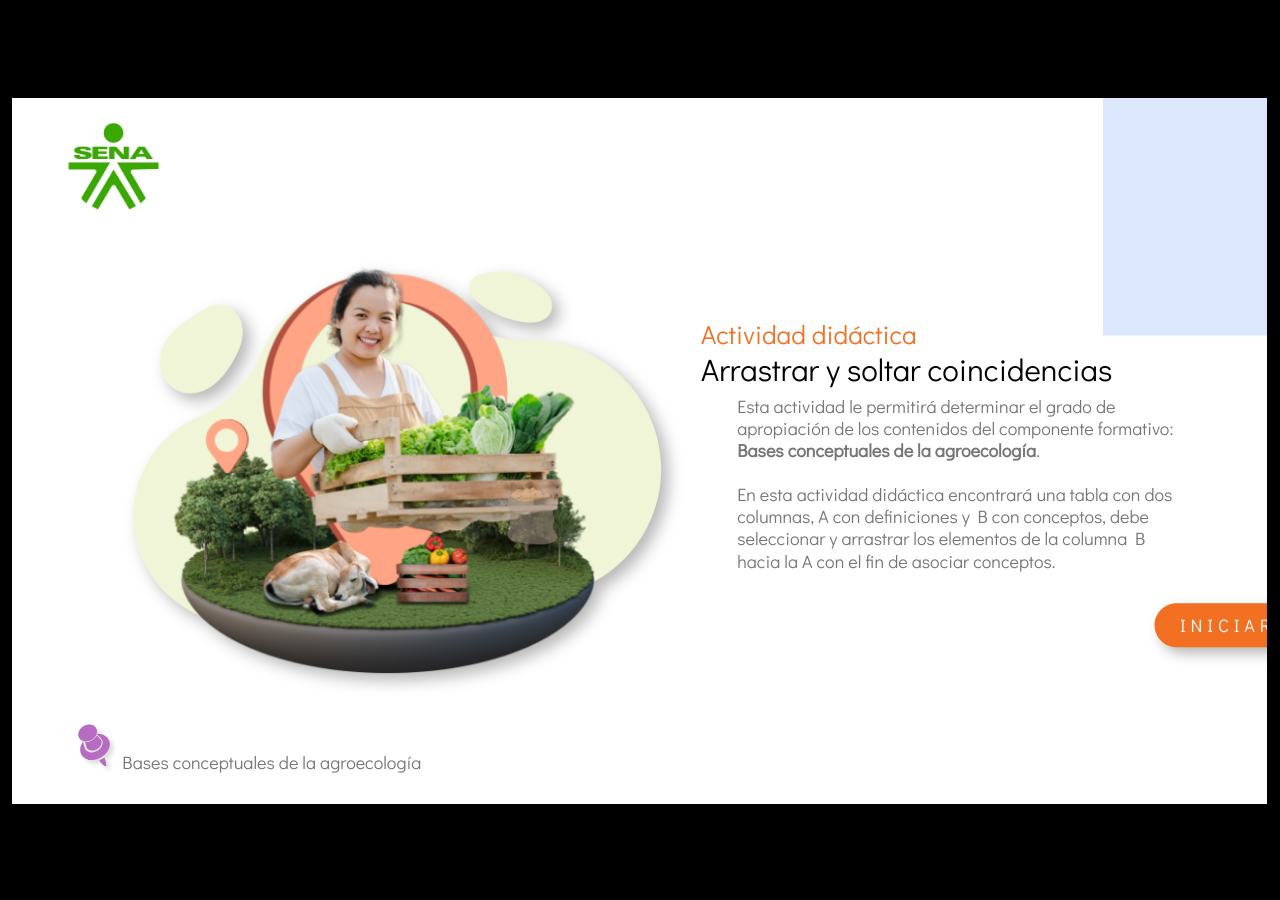
==== commit 93f0f69b: "new dist" ====
--- a/actividades/A/story.html
+++ b/actividades/A/story.html
@@ -3,8 +3,8 @@
 <head>
   <meta charset="utf-8">
   <!-- Creado con Storyline 360 - http://www.articulate.com  -->
-  <!-- version: 3.68.28887.0 -->
-  <title>Actividad did&#225;ctica</title>
+  <!-- version: 3.87.32265.0 -->
+  <title>Actividad did&#225;ctica 01</title>
   <meta http-equiv="x-ua-compatible" content="IE=edge"/>
   <meta name="viewport" content="width=device-width,initial-scale=1,user-scalable=no,shrink-to-fit=no,minimal-ui"/>
   <meta name="apple-mobile-web-app-capable" content="yes"/>
@@ -28,19 +28,21 @@
       captureRc: false,
       browserSize: 'optimal',
       bgColor: '#000000',
-      features: 'AccessibleVideo,FullScreenToggle,InsertSvgPicture,LayerPresentAsDialog,MultipleQuizTracking,QuestionCorrectVariable,UpdatedThemeEditor',
+      features: 'DropInBase,DropInInteractions,DropInMisc,DropInVectors,DropInVideo,LayerPresentAsDialog,MultipleQuizTracking,UpdatedThemeEditor',
       themeName: 'classic',
       preloaderColor: '#FFFFFF',
       suppressAnalytics: false,
       productChannel: 'stable',
       publishSource: 'storyline',
-      aid: 'aid|5304b41d-7af7-4125-b8d1-83eb222823e2',
+      aid: 'aid|dd73bbe0-893c-4c5d-ada9-b44ee608dcb3',
       cid: '04bfd34e-cd07-4569-9f02-371561cab23e',
-      playerVersion: '3.68.28887.0',
-      publishTimestamp: '2022-10-25T10:33:00.3082175Z',
+      playerVersion: '3.87.32265.0',
+      publishTimestamp: '2024-05-07T13:57:31.3155909Z',
       maxIosVideoElements: 10,
-      connectionSettings: { },
-
+      connectionSettings: { mode: 'disabled' },
+      hasFeature: function(feature) {
+        return this.features.split(',').includes(feature);
+      },
       
       parseParams: function(qs) {
         if (window.globals.parsedParams != null) {
@@ -69,13 +71,21 @@
       document.write(atob('[base64]'));
     }
   </script>
+
+  <script>
+    if (window.globals.hasFeature('MultiLanguageSupport')) {
+      
+      
+    }
+  </script>
+
   
   <script>window.THREE = { };</script>
   
 </head>
 <body style="background: #000000" class="cs-HTML theme-classic">
   <!-- 360 -->
-  <script>!function(e){var i=/iPhone/i,o=/iPod/i,n=/iPad/i,t=/(?=.*\bAndroid\b)(?=.*\bMobile\b)/i,d=/Android/i,s=/(?=.*\bAndroid\b)(?=.*\bSD4930UR\b)/i,b=/(?=.*\bAndroid\b)(?=.*\b(?:KFOT|KFTT|KFJWI|KFJWA|KFSOWI|KFTHWI|KFTHWA|KFAPWI|KFAPWA|KFARWI|KFASWI|KFSAWI|KFSAWA)\b)/i,r=/IEMobile/i,h=/(?=.*\bWindows\b)(?=.*\bARM\b)/i,a=/BlackBerry/i,l=/BB10/i,p=/Opera Mini/i,f=/(CriOS|Chrome)(?=.*\bMobile\b)/i,u=/(?=.*\bFirefox\b)(?=.*\bMobile\b)/i,c=new RegExp("(?:Nexus 7|BNTV250|Kindle Fire|Silk|GT-P1000)","i"),w=function(e,i){return e.test(i)},A=function(e){var A=e||navigator.userAgent,v=A.split("[FBAN");if(void 0!==v[1]&&(A=v[0]),this.apple={phone:w(i,A),ipod:w(o,A),tablet:!w(i,A)&&w(n,A),device:w(i,A)||w(o,A)||w(n,A)},this.amazon={phone:w(s,A),tablet:!w(s,A)&&w(b,A),device:w(s,A)||w(b,A)},this.android={phone:w(s,A)||w(t,A),tablet:!w(s,A)&&!w(t,A)&&(w(b,A)||w(d,A)),device:w(s,A)||w(b,A)||w(t,A)||w(d,A)},this.windows={phone:w(r,A),tablet:w(h,A),device:w(r,A)||w(h,A)},this.other={blackberry:w(a,A),blackberry10:w(l,A),opera:w(p,A),firefox:w(u,A),chrome:w(f,A),device:w(a,A)||w(l,A)||w(p,A)||w(u,A)||w(f,A)},this.seven_inch=w(c,A),this.any=this.apple.device||this.android.device||this.windows.device||this.other.device||this.seven_inch,this.phone=this.apple.phone||this.android.phone||this.windows.phone,this.tablet=this.apple.tablet||this.android.tablet||this.windows.tablet,"undefined"==typeof window)return this},v=function(){var e=new A;return e.Class=A,e};"undefined"!=typeof module&&module.exports&&"undefined"==typeof window?module.exports=A:"undefined"!=typeof module&&module.exports&&"undefined"!=typeof window?module.exports=v():"function"==typeof define&&define.amd?define("isMobile",[],e.isMobile=v()):e.isMobile=v()}(this);
+  <script>!function(){var e,i=/iPhone/i,o=/iPod/i,n=/iPad/i,t=/\biOS-universal(?:.+)Mac\b/i,r=/\bAndroid(?:.+)Mobile\b/i,a=/Android/i,d=/(?:SD4930UR|\bSilk(?:.+)Mobile\b)/i,p=/Silk/i,l=/Windows Phone/i,u=/\bWindows(?:.+)ARM\b/i,b=/BlackBerry/i,s=/BB10/i,c=/Opera Mini/i,f=/\b(CriOS|Chrome)(?:.+)Mobile/i,h=/Mobile(?:.+)Firefox\b/i,v=function(e){return void 0!==e&&"MacIntel"===e.platform&&"number"==typeof e.maxTouchPoints&&e.maxTouchPoints>1&&"undefined"==typeof MSStream};e=function(e){var m={userAgent:"",platform:"",maxTouchPoints:0};e||"undefined"==typeof navigator?"string"==typeof e?m.userAgent=e:e&&e.userAgent&&(m={userAgent:e.userAgent,platform:e.platform,maxTouchPoints:e.maxTouchPoints||0}):m={userAgent:navigator.userAgent,platform:navigator.platform,maxTouchPoints:navigator.maxTouchPoints||0};var g=m.userAgent,y=g.split("[FBAN");void 0!==y[1]&&(g=y[0]),void 0!==(y=g.split("Twitter"))[1]&&(g=y[0]);var A=function(e){return function(i){return i.test(e)}}(g),w={apple:{phone:A(i)&&!A(l),ipod:A(o),tablet:!A(i)&&(A(n)||v(m))&&!A(l),universal:A(t),device:(A(i)||A(o)||A(n)||A(t)||v(m))&&!A(l)},amazon:{phone:A(d),tablet:!A(d)&&A(p),device:A(d)||A(p)},android:{phone:!A(l)&&A(d)||!A(l)&&A(r),tablet:!A(l)&&!A(d)&&!A(r)&&(A(p)||A(a)),device:!A(l)&&(A(d)||A(p)||A(r)||A(a))||A(/\bokhttp\b/i)},windows:{phone:A(l),tablet:A(u),device:A(l)||A(u)},other:{blackberry:A(b),blackberry10:A(s),opera:A(c),firefox:A(h),chrome:A(f),device:A(b)||A(s)||A(c)||A(h)||A(f)},any:!1,phone:!1,tablet:!1};return w.any=w.apple.device||w.android.device||w.windows.device||w.other.device,w.phone=w.apple.phone||w.android.phone||w.windows.phone,w.tablet=w.apple.tablet||w.android.tablet||w.windows.tablet,w}(),"object"==typeof exports&&"undefined"!=typeof module?module.exports=e:"function"==typeof define&&define.amd?define((function(){return e})):this.isMobile=e}();
     window.isMobile.apple.tablet = window.isMobile.apple.tablet ||
       (navigator.platform === 'MacIntel' && navigator.maxTouchPoints > 1);
     window.isMobile.apple.device = window.isMobile.apple.device || window.isMobile.apple.tablet;
@@ -123,7 +133,8 @@
     })();
   </script>
   
-  <script src='story_content/user.js' type=text/javascript></script>
+  <script src='story_content/triggers.js' type=text/javascript></script>
+<script src='story_content/user.js' type=text/javascript></script>
   <div class="slide-loader"></div>
 
   <script>
@@ -131,7 +142,7 @@
   </script>
 
   <div class="mobile-load-title-overlay" style="display: none">
-    <div class="mobile-load-title">Actividad did&#225;ctica</div>
+    <div class="mobile-load-title">Actividad did&#225;ctica 01</div>
   </div>
 
   <div class="mobile-chrome-warning"></div>
@@ -141,7 +152,7 @@
   .warn-connection-dialog {
     display: none;
     background: transparent;
-    pointer-events: none;
+    pointer-events: all;
     position: fixed;
     left: 0;
     top: 0;
@@ -151,6 +162,7 @@
   }
 
   .warn-connection-content {
+    pointer-events: all;
     border-radius: 4px;
     background: white;
     border: 1px solid #E7E7E7;
@@ -172,7 +184,7 @@
     transform: translateX(-50%);
   }
 
-  .is-portrait .warn-connection-content {
+  .view-mobile.is-portrait .warn-connection-content {
     transform: translate(-50%, calc(-100% - 15px));
   }
 
@@ -219,14 +231,14 @@
   }
 </style>
 
-<div class="warn-connection-dialog">
+<div class="warn-connection-dialog" role="alertdialog" aria-modal="true" tabindex="0" aria-labelledby="warn-connection-message">
   <div class="warn-connection-content">
     <svg width="17" height="15" viewBox="0 0 17 15" xmlns="http://www.w3.org/2000/svg">
       <path fill="#8F0000" stroke="white" d="M16.07,12.98 L15.88,12.23 L9.51,1.21 C8.97,0.26,7.6,0.26,7.06,1.21 L0.69,12.23 C0.15,13.16,0.81,14.36,1.91,14.36 H14.65 C15.47,14.36,16.05,13.7,16.07,12.98 Z"/>
       <path fill="white" stroke="white" d="M8.58,5.5 C8.35,5.28,8.5,5.35,8.21,5.32 C8.09,5.35,7.97,5.49,7.96,5.67 C7.97,5.79,7.98,5.92,7.98,6.04 L7.98,6.04 C7.99,6.17,8,6.31,8.01,6.43 L8.01,6.44 C8.03,6.92,8.06,7.41,8.09,7.9 L8.09,7.9 C8.12,8.39,8.14,8.88,8.17,9.37 C8.17,9.39,8.18,9.42,8.2,9.44 C8.23,9.46,8.25,9.47,8.28,9.47 C8.31,9.47,8.34,9.46,8.35,9.44 C8.37,9.43,8.38,9.4,8.39,9.35 L8.39,9.34 C8.39,9.24,8.4,9.15,8.4,9.05 L8.4,9.05 C8.41,8.96,8.41,8.86,8.42,8.75 C8.43,8.44,8.45,8.12,8.47,7.81 L8.47,7.81 C8.49,7.49,8.51,7.18,8.53,6.87 C8.55,6.46,8.56,6.05,8.59,5.64 L8.6,5.62 C8.6,5.57,8.59,5.53,8.58,5.5 L8.21,5.32 Z"/>
       <circle fill="white" stroke="white" cx="8.3" cy="11.35" r="0.3"/>
     </svg>
-    <p>You are offline. Trying to reconnect...</p>
+    <p id="warn-connection-message">You are offline. Trying to reconnect...</p>
   </div>
 </div>
 
@@ -239,26 +251,21 @@
       retryDelay: 500
     };
 
-    // @TODO this is POC code and can be cleaned up a bit more if we move forward
-    // with the feature
-
-
-
-    // The `window.globals.features` variable must be set in `webpack.dev.config` when testing locally - it is not enough
-    // to have it in the data - but it must be set there as well.
+    var connectionSettings = window.globals.connectionSettings || {};
+
     var useConnectionMessages = window.AbortController != null &&
       window.location.protocol != 'file:' &&
-      window.globals.features.indexOf('ConnectionMessages') != -1;
-
-    window.DS.connection.useConnectionMessages = useConnectionMessages
+      connectionSettings.mode === 'normal';
+
+    window.DS.connection.useConnectionMessages = useConnectionMessages;
 
     var assetCount = 0;
     var checkLoadedId;
-    var connectionSettings = window.globals.connectionSettings;
+
 
     if (useConnectionMessages && connectionSettings != null) {
       var contentEl = document.querySelector('.warn-connection-content');
-      var messageEl = contentEl.querySelector('p')
+      var messageEl = contentEl.querySelector('p');
 
       if (connectionSettings.useDarkTheme) {
         contentEl.style.borderColor = '#BABBBA';
@@ -344,7 +351,7 @@
     function assetFailed(url) {
       if (!useConnectionMessages) { return; }
       if (!DS.connection.assets[url]) {
-        if (/\.js$/.test(url)) {
+        if (/\.js$/.test(url) && url.indexOf('transcripts') === -1) {
           setTimeout(function() {
             if (DS.connection.lastSlideLoaded != null) {
               DS.connection.lastSlideLoaded();
@@ -366,6 +373,7 @@
     function hideWarning() {
       document.body.classList.remove('is-offline');
       DS.connection.warningShown = false;
+      enableKeys();
     }
     DS.connection.hideWarning = hideWarning
 
@@ -373,6 +381,7 @@
       document.body.classList.add('is-offline')
       DS.connection.warningShown = true;
       updateWarningPosition();
+      disableKeys();
     }
 
     function updateWarningPosition() {
@@ -381,11 +390,14 @@
       }
 
       var isPortrait = document.body.classList.contains('is-portrait');
+      var isMobile = document.body.classList.contains('view-mobile');
       var warningEl = document.querySelector('.warn-connection-content');
 
-      if (isPortrait) {
+      if (isPortrait && isMobile) {
         var slide = document.querySelector('.primary-slide');
-        var slideRect = slide.getBoundingClientRect();
+        var slideRect = slide != null
+          ? slide.getBoundingClientRect()
+          : { top: window.innerHeight, left: 0, width: window.innerWidth };
 
         warningEl.style.top = `${slideRect.top}px`
         warningEl.style.left = `${slideRect.left + slideRect.width / 2}px`
@@ -395,6 +407,40 @@
       }
 
       window.requestAnimationFrame(updateWarningPosition);
+    }
+
+    function onDisableKeyDown(e) {
+      e.preventDefault();
+      e.stopImmediatePropagation();
+    }
+
+    function onDisableKeyUp(e) {
+      e.preventDefault();
+      e.stopImmediatePropagation();
+    }
+
+    var accStyle = document.createElement('style');
+    var warnDialogEl = document.querySelector('.warn-connection-dialog');
+
+    function disableKeys() {
+      if (DS.views && DS.views.nsStack && DS.views.nsStack.length === 1) {
+        DS.views.nsStack[0].tabReachable = false
+        DS.views.nsStack[0].updateTabIndex(true, true);
+      }
+
+      accStyle.innerHTML = '.acc-shadow-dom { display: none; }';
+      document.body.appendChild(accStyle);
+
+      warnDialogEl.parentNode.append(warnDialogEl);
+      warnDialogEl.focus();
+    }
+
+    function enableKeys() {
+      accStyle.remove();
+      if (DS.views && DS.views.nsStack && DS.views.nsStack.length === 1 && DS.views.nsStack[0].name === '_frame') {
+        DS.views.nsStack[0].tabReachable = true;
+        DS.views.nsStack[0].updateTabIndex();
+      }
     }
 
     // these will all be noops if the feature flag isn't set in
--- a/actividades/A/html5/data/css/output.min.css
+++ b/actividades/A/html5/data/css/output.min.css
@@ -1,24 +1,24 @@
 @font-face {
-  font-family: 'Didact GothicBold CBoldC6243C9B';
-  src: url('[data-uri]');
-  font-style: normal;
-  font-weight: normal;
-}
-@font-face {
-  font-family: 'Didact Gothic Charset1_711A9E3A';
+  font-family: 'Didact GothicBold CBoldE674DF76';
+  src: url('[data-uri]');
+  font-style: normal;
+  font-weight: normal;
+}
+@font-face {
+  font-family: 'Didact Gothic Charset1_482C2BA5';
   src: url('[data-uri]');
   font-style: normal;
   font-weight: normal;
 }
 @font-face {
-  font-family: 'RobotoBold Charset1BoldCA352264';
-  src: url('[data-uri]');
-  font-style: normal;
-  font-weight: normal;
-}
-@font-face {
-  font-family: 'Roboto Charset1_ 5gKCFJ0A36678C';
-  src: url('[data-uri]');
+  font-family: 'RobotoBold Charset1BoldD06390A0';
+  src: url('[data-uri]');
+  font-style: normal;
+  font-weight: normal;
+}
+@font-face {
+  font-family: 'Roboto Charset1_ 5fvk8L061A887C';
+  src: url('[data-uri]');
   font-style: normal;
   font-weight: normal;
 }
@@ -36,13 +36,13 @@
 }
 @font-face {
   font-family: 'Roboto Charset0_v5lJSRq46A5EDB0';
-  src: url('[data-uri]');
+  src: url('[data-uri]');
   font-style: normal;
   font-weight: normal;
 }
 @font-face {
   font-family: 'RobotoBold Charset0BoldDCB83F8C';
-  src: url('[data-uri]');
+  src: url('[data-uri]');
   font-style: normal;
   font-weight: normal;
 }
@@ -442,13 +442,13 @@
 }
 @font-face {
   font-family: 'Didact Gothic654D575A';
-  src: url('[data-uri]');
-  font-style: normal;
-  font-weight: normal;
-}
-@font-face {
-  font-family: 'Didact Gothic654D575A';
-  src: url('[data-uri]